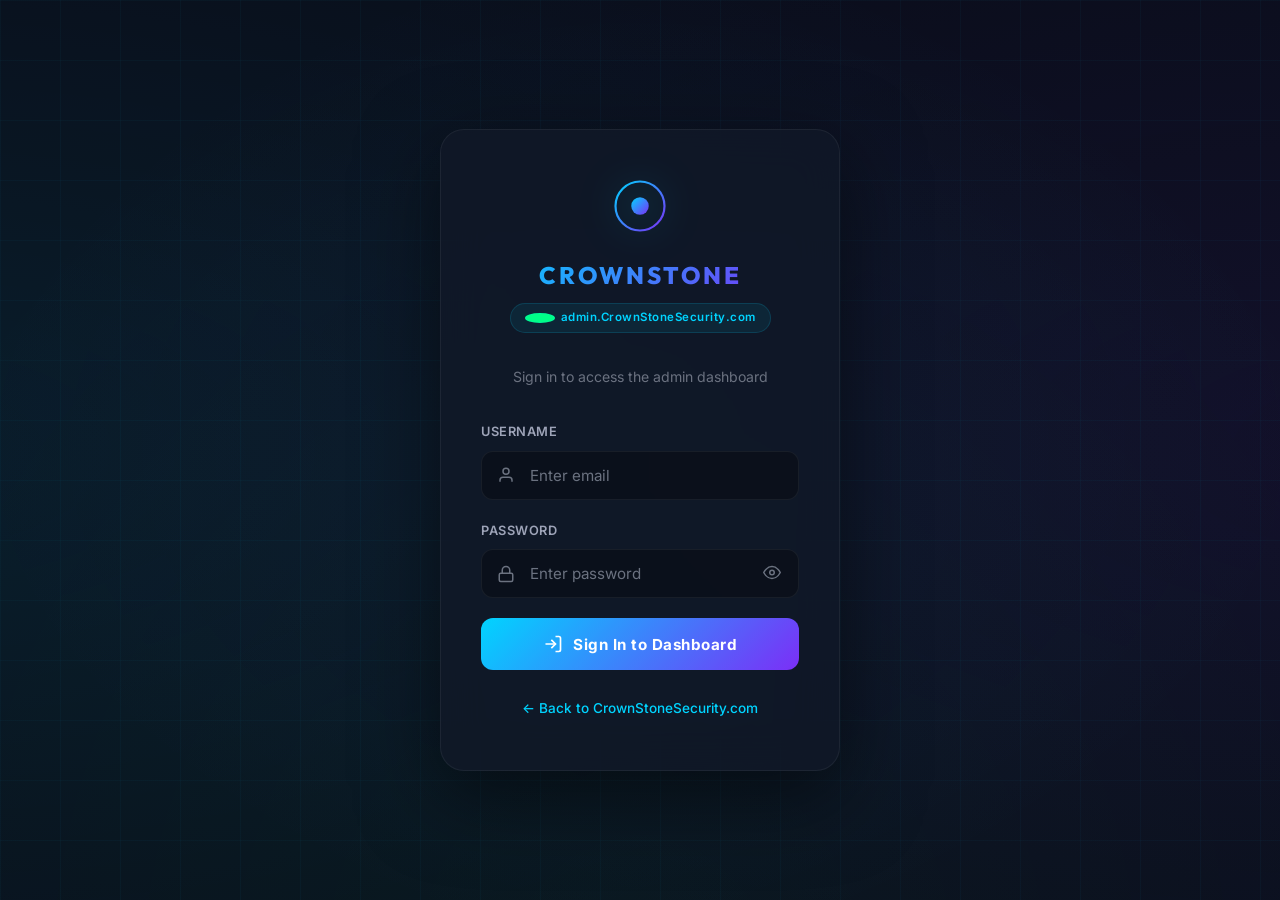
==== login.html @ 0dd34713 "Add files via upload" ====
<!DOCTYPE html>
<html lang="en">
<head>
    <meta charset="UTF-8">
    <meta name="viewport" content="width=device-width, initial-scale=1.0">
    <title>Admin Login | CrownStoneSecurity.com</title>
    <meta name="robots" content="noindex, nofollow">
    <link rel="preconnect" href="https://fonts.googleapis.com">
    <link rel="preconnect" href="https://fonts.gstatic.com" crossorigin>
    <link href="https://fonts.googleapis.com/css2?family=Inter:wght@300;400;500;600;700;800;900&family=Outfit:wght@400;500;600;700;800&display=swap" rel="stylesheet">
    <link rel="stylesheet" href="theme.css">
    <style>
        *, *::before, *::after { box-sizing: border-box; margin: 0; padding: 0; }

        :root {
            --bg-primary: #0a0e1a;
            --bg-secondary: #111827;
            --bg-card: rgba(17, 24, 39, 0.8);
            --text-primary: #f1f5f9;
            --text-secondary: #9ea4b8;
            --text-muted: #6b7280;
            --accent-cyan: #00d4ff;
            --accent-purple: #7b2ff7;
            --accent-red: #ff4757;
            --accent-green: #00ff88;
            --border-color: rgba(255, 255, 255, 0.06);
            --gradient-primary: linear-gradient(135deg, #00d4ff, #7b2ff7);
        }

        body {
            font-family: 'Inter', -apple-system, sans-serif;
            background: var(--bg-primary);
            color: var(--text-primary);
            min-height: 100vh;
            display: flex;
            align-items: center;
            justify-content: center;
            overflow: hidden;
            position: relative;
        }

        /* Background Effects */
        .login-bg {
            position: fixed;
            inset: 0;
            z-index: 0;
        }

        .login-bg::before {
            content: '';
            position: absolute;
            top: -50%;
            left: -50%;
            width: 200%;
            height: 200%;
            background: 
                radial-gradient(ellipse at 20% 50%, rgba(0, 212, 255, 0.08) 0%, transparent 50%),
                radial-gradient(ellipse at 80% 50%, rgba(123, 47, 247, 0.08) 0%, transparent 50%),
                radial-gradient(ellipse at 50% 80%, rgba(0, 255, 136, 0.04) 0%, transparent 50%);
            animation: bgShift 20s ease-in-out infinite alternate;
        }

        @keyframes bgShift {
            from { transform: translate(0, 0); }
            to { transform: translate(-5%, -5%); }
        }

        .grid-bg {
            position: absolute;
            inset: 0;
            background-image: 
                linear-gradient(rgba(0, 212, 255, 0.03) 1px, transparent 1px),
                linear-gradient(90deg, rgba(0, 212, 255, 0.03) 1px, transparent 1px);
            background-size: 60px 60px;
        }

        /* Login Card */
        .login-container {
            position: relative;
            z-index: 10;
            width: 100%;
            max-width: 440px;
            padding: 20px;
        }

        .login-card {
            background: var(--bg-card);
            border: 1px solid var(--border-color);
            border-radius: 24px;
            padding: 48px 40px;
            backdrop-filter: blur(20px);
            box-shadow: 0 25px 80px rgba(0, 0, 0, 0.5);
            animation: cardEnter 0.6s ease;
        }

        @keyframes cardEnter {
            from { opacity: 0; transform: translateY(30px) scale(0.96); }
            to { opacity: 1; transform: translateY(0) scale(1); }
        }

        /* Logo */
        .login-logo {
            text-align: center;
            margin-bottom: 12px;
        }

        .login-logo svg {
            width: 56px;
            height: 56px;
            filter: drop-shadow(0 0 20px rgba(0, 212, 255, 0.3));
        }

        .login-brand {
            text-align: center;
            margin-bottom: 8px;
        }

        .login-brand h1 {
            font-family: 'Outfit', sans-serif;
            font-size: 1.5rem;
            font-weight: 800;
            letter-spacing: 3px;
            background: var(--gradient-primary);
            -webkit-background-clip: text;
            -webkit-text-fill-color: transparent;
            background-clip: text;
        }

        .login-domain {
            text-align: center;
            margin-bottom: 32px;
        }

        .login-domain span {
            display: inline-flex;
            align-items: center;
            gap: 6px;
            padding: 4px 14px;
            background: rgba(0, 212, 255, 0.08);
            border: 1px solid rgba(0, 212, 255, 0.15);
            border-radius: 20px;
            font-size: 0.72rem;
            font-weight: 600;
            color: var(--accent-cyan);
            letter-spacing: 0.5px;
        }

        .login-domain .dot {
            width: 6px;
            height: 6px;
            border-radius: 50%;
            background: var(--accent-green);
            animation: pulse 2s ease infinite;
        }

        @keyframes pulse {
            0%, 100% { opacity: 1; }
            50% { opacity: 0.4; }
        }

        .login-subtitle {
            text-align: center;
            color: var(--text-muted);
            font-size: 0.88rem;
            margin-bottom: 32px;
        }

        /* Form */
        .login-form {
            display: flex;
            flex-direction: column;
            gap: 20px;
        }

        .form-field {
            position: relative;
        }

        .form-field label {
            display: block;
            font-size: 0.8rem;
            font-weight: 600;
            color: var(--text-secondary);
            margin-bottom: 8px;
            letter-spacing: 0.5px;
            text-transform: uppercase;
        }

        .input-wrapper {
            position: relative;
        }

        .input-wrapper svg {
            position: absolute;
            left: 16px;
            top: 50%;
            transform: translateY(-50%);
            width: 18px;
            height: 18px;
            color: var(--text-muted);
            transition: color 0.3s;
            pointer-events: none;
        }

        .input-wrapper input {
            width: 100%;
            padding: 14px 16px 14px 48px;
            background: rgba(0, 0, 0, 0.3);
            border: 1px solid var(--border-color);
            border-radius: 12px;
            color: var(--text-primary);
            font-family: 'Inter', sans-serif;
            font-size: 0.95rem;
            outline: none;
            transition: all 0.3s;
        }

        .input-wrapper input:focus {
            border-color: var(--accent-cyan);
            box-shadow: 0 0 0 3px rgba(0, 212, 255, 0.1);
        }

        .input-wrapper input:focus + svg,
        .input-wrapper input:focus ~ svg {
            color: var(--accent-cyan);
        }

        .input-wrapper input::placeholder {
            color: var(--text-muted);
        }

        .toggle-password {
            position: absolute;
            right: 14px;
            top: 50%;
            transform: translateY(-50%);
            background: none;
            border: none;
            color: var(--text-muted);
            cursor: pointer;
            padding: 4px;
            transition: color 0.3s;
        }

        .toggle-password:hover {
            color: var(--accent-cyan);
        }

        .toggle-password svg {
            position: static;
            transform: none;
            width: 18px;
            height: 18px;
        }

        /* Error */
        .login-error {
            display: none;
            padding: 12px 16px;
            background: rgba(255, 71, 87, 0.1);
            border: 1px solid rgba(255, 71, 87, 0.2);
            border-radius: 10px;
            color: var(--accent-red);
            font-size: 0.85rem;
            text-align: center;
            animation: shake 0.4s ease;
        }

        .login-error.show {
            display: block;
        }

        @keyframes shake {
            0%, 100% { transform: translateX(0); }
            20%, 60% { transform: translateX(-6px); }
            40%, 80% { transform: translateX(6px); }
        }

        /* Submit Button */
        .login-btn {
            width: 100%;
            padding: 16px;
            background: var(--gradient-primary);
            border: none;
            border-radius: 12px;
            color: #fff;
            font-family: 'Inter', sans-serif;
            font-size: 0.95rem;
            font-weight: 700;
            cursor: pointer;
            transition: all 0.3s;
            display: flex;
            align-items: center;
            justify-content: center;
            gap: 10px;
            letter-spacing: 0.5px;
            position: relative;
            overflow: hidden;
        }

        .login-btn::before {
            content: '';
            position: absolute;
            inset: 0;
            background: linear-gradient(135deg, rgba(255,255,255,0.1), transparent);
            opacity: 0;
            transition: opacity 0.3s;
        }

        .login-btn:hover::before {
            opacity: 1;
        }

        .login-btn:hover {
            transform: translateY(-2px);
            box-shadow: 0 8px 30px rgba(0, 212, 255, 0.3);
        }

        .login-btn:active {
            transform: translateY(0);
        }

        .login-btn svg {
            width: 20px;
            height: 20px;
        }

        /* Footer */
        .login-footer {
            text-align: center;
            margin-top: 24px;
        }

        .login-footer a {
            color: var(--accent-cyan);
            text-decoration: none;
            font-size: 0.85rem;
            font-weight: 500;
            transition: color 0.3s;
        }

        .login-footer a:hover {
            color: var(--accent-purple);
        }

        .login-hint {
            text-align: center;
            margin-top: 16px;
            padding: 12px;
            background: rgba(0, 212, 255, 0.05);
            border: 1px solid rgba(0, 212, 255, 0.1);
            border-radius: 10px;
            font-size: 0.78rem;
            color: var(--text-muted);
            line-height: 1.6;
        }

        .login-hint strong {
            color: var(--accent-cyan);
        }

        /* Lockout */
        .lockout-msg {
            display: none;
            text-align: center;
            padding: 20px;
            color: var(--accent-red);
            font-size: 0.88rem;
        }

        .lockout-msg.show {
            display: block;
        }

        /* Responsive */
        @media (max-width: 480px) {
            .login-card {
                padding: 36px 24px;
            }
        }
    </style>
</head>
<body>
    <div class="login-bg">
        <div class="grid-bg"></div>
    </div>

    <div class="login-container">
        <div class="login-card">
            <!-- Logo -->
            <div class="login-logo">
                <svg viewBox="0 0 64 64" fill="none" xmlns="http://www.w3.org/2000/svg">
                    <circle cx="32" cy="32" r="28" stroke="url(#loginGrad)" stroke-width="2.5"/>
                    <circle cx="32" cy="32" r="10" fill="url(#loginGrad)"/>
                    <path d="M32 4 L32 16" stroke="url(#loginGrad)" stroke-width="2" stroke-linecap="round"/>
                    <path d="M32 48 L32 60" stroke="url(#loginGrad)" stroke-width="2" stroke-linecap="round"/>
                    <path d="M4 32 L16 32" stroke="url(#loginGrad)" stroke-width="2" stroke-linecap="round"/>
                    <path d="M48 32 L60 32" stroke="url(#loginGrad)" stroke-width="2" stroke-linecap="round"/>
                    <defs>
                        <linearGradient id="loginGrad" x1="0%" y1="0%" x2="100%" y2="100%">
                            <stop offset="0%" style="stop-color:#00d4ff"/>
                            <stop offset="100%" style="stop-color:#7b2ff7"/>
                        </linearGradient>
                    </defs>
                </svg>
            </div>

            <div class="login-brand">
                <h1>CROWNSTONE</h1>
            </div>

            <div class="login-domain">
                <span><span class="dot"></span> admin.CrownStoneSecurity.com</span>
            </div>

            <p class="login-subtitle">Sign in to access the admin dashboard</p>

            <!-- Login Form -->
            <form class="login-form" id="loginForm">
                <div class="form-field">
                    <label for="username">Username</label>
                    <div class="input-wrapper">
                        <input type="text" id="username" placeholder="Enter email" autocomplete="username" required>
                        <svg viewBox="0 0 24 24" fill="none" stroke="currentColor" stroke-width="2"><path d="M20 21v-2a4 4 0 0 0-4-4H8a4 4 0 0 0-4 4v2"/><circle cx="12" cy="7" r="4"/></svg>
                    </div>
                </div>

                <div class="form-field">
                    <label for="password">Password</label>
                    <div class="input-wrapper">
                        <input type="password" id="password" placeholder="Enter password" autocomplete="current-password" required>
                        <svg viewBox="0 0 24 24" fill="none" stroke="currentColor" stroke-width="2"><rect x="3" y="11" width="18" height="11" rx="2"/><path d="M7 11V7a5 5 0 0 1 10 0v4"/></svg>
                        <button type="button" class="toggle-password" id="togglePassword" aria-label="Toggle password visibility">
                            <svg viewBox="0 0 24 24" fill="none" stroke="currentColor" stroke-width="2"><path d="M1 12s4-8 11-8 11 8 11 8-4 8-11 8-11-8-11-8z"/><circle cx="12" cy="12" r="3"/></svg>
                        </button>
                    </div>
                </div>

                <div class="login-error" id="loginError">
                    ⚠️ Invalid username or password. Please try again.
                </div>

                <div class="lockout-msg" id="lockoutMsg">
                    🔒 Too many failed attempts. Locked for <span id="lockoutTimer">30</span> seconds.
                </div>

                <button type="submit" class="login-btn" id="loginBtn">
                    <svg viewBox="0 0 24 24" fill="none" stroke="currentColor" stroke-width="2"><path d="M15 3h4a2 2 0 0 1 2 2v14a2 2 0 0 1-2 2h-4"/><polyline points="10 17 15 12 10 7"/><line x1="15" y1="12" x2="3" y2="12"/></svg>
                    Sign In to Dashboard
                </button>
            </form>

            <div class="login-footer">
                <a href="../public/index.html">← Back to CrownStoneSecurity.com</a>
            </div>
        </div>
    </div>

    <script>
    (function() {
        const STORAGE_KEY = 'crownstone_admin_auth';
        const CREDENTIALS_KEY = 'crownstone_admin_credentials';
        const MAX_ATTEMPTS = 5;
        const LOCKOUT_DURATION = 30000; // 30 seconds

        // Check if already logged in
        const session = JSON.parse(localStorage.getItem(STORAGE_KEY) || '{}');
        if (session.loggedIn && session.expiry > Date.now()) {
            window.location.href = 'index.html';
            return;
        }

        // Get stored credentials (or use defaults)
        function getCredentials() {
            const stored = JSON.parse(localStorage.getItem(CREDENTIALS_KEY) || '{}');
            return {
                username: stored.username || 'css.security.100@gmail.com',
                password: stored.password || 'Zxcv@1234'
            };
        }

        const form = document.getElementById('loginForm');
        const errorEl = document.getElementById('loginError');
        const lockoutEl = document.getElementById('lockoutMsg');
        const lockoutTimerEl = document.getElementById('lockoutTimer');
        const loginBtn = document.getElementById('loginBtn');
        const togglePassword = document.getElementById('togglePassword');
        const passwordInput = document.getElementById('password');

        let failedAttempts = parseInt(sessionStorage.getItem('loginAttempts') || '0');
        let lockoutEnd = parseInt(sessionStorage.getItem('lockoutEnd') || '0');

        // Toggle password visibility
        togglePassword.addEventListener('click', () => {
            const isPassword = passwordInput.type === 'password';
            passwordInput.type = isPassword ? 'text' : 'password';
            togglePassword.innerHTML = isPassword
                ? '<svg viewBox="0 0 24 24" fill="none" stroke="currentColor" stroke-width="2"><path d="M17.94 17.94A10.07 10.07 0 0 1 12 20c-7 0-11-8-11-8a18.45 18.45 0 0 1 5.06-5.94M9.9 4.24A9.12 9.12 0 0 1 12 4c7 0 11 8 11 8a18.5 18.5 0 0 1-2.16 3.19m-6.72-1.07a3 3 0 1 1-4.24-4.24"/><line x1="1" y1="1" x2="23" y2="23"/></svg>'
                : '<svg viewBox="0 0 24 24" fill="none" stroke="currentColor" stroke-width="2"><path d="M1 12s4-8 11-8 11 8 11 8-4 8-11 8-11-8-11-8z"/><circle cx="12" cy="12" r="3"/></svg>';
        });

        // Check lockout
        function checkLockout() {
            if (Date.now() < lockoutEnd) {
                const remaining = Math.ceil((lockoutEnd - Date.now()) / 1000);
                lockoutTimerEl.textContent = remaining;
                lockoutEl.classList.add('show');
                loginBtn.disabled = true;
                loginBtn.style.opacity = '0.5';
                loginBtn.style.cursor = 'not-allowed';
                setTimeout(checkLockout, 1000);
            } else {
                lockoutEl.classList.remove('show');
                loginBtn.disabled = false;
                loginBtn.style.opacity = '';
                loginBtn.style.cursor = '';
            }
        }
        checkLockout();

        form.addEventListener('submit', (e) => {
            e.preventDefault();

            // Check lockout
            if (Date.now() < lockoutEnd) return;

            const username = document.getElementById('username').value.trim();
            const password = document.getElementById('password').value;
            const creds = getCredentials();

            if (username === creds.username && password === creds.password) {
                // Success — create session (8 hour expiry)
                const auth = {
                    loggedIn: true,
                    user: username,
                    expiry: Date.now() + (8 * 60 * 60 * 1000),
                    loginTime: new Date().toISOString()
                };
                localStorage.setItem(STORAGE_KEY, JSON.stringify(auth));
                sessionStorage.removeItem('loginAttempts');
                sessionStorage.removeItem('lockoutEnd');

                // Redirect to dashboard
                loginBtn.innerHTML = '<svg viewBox="0 0 24 24" fill="none" stroke="currentColor" stroke-width="2" style="animation:spin 1s linear infinite"><circle cx="12" cy="12" r="10"/><path d="M12 6v6l4 2"/></svg> Signing in...';
                loginBtn.disabled = true;

                setTimeout(() => {
                    window.location.href = 'index.html';
                }, 800);
            } else {
                // Failed
                failedAttempts++;
                sessionStorage.setItem('loginAttempts', failedAttempts.toString());

                errorEl.classList.remove('show');
                void errorEl.offsetWidth; // Force reflow for animation
                errorEl.classList.add('show');

                if (failedAttempts >= MAX_ATTEMPTS) {
                    lockoutEnd = Date.now() + LOCKOUT_DURATION;
                    sessionStorage.setItem('lockoutEnd', lockoutEnd.toString());
                    failedAttempts = 0;
                    sessionStorage.setItem('loginAttempts', '0');
                    errorEl.classList.remove('show');
                    checkLockout();
                }
            }
        });

        // Add spin animation
        const style = document.createElement('style');
        style.textContent = '@keyframes spin { from { transform: rotate(0deg); } to { transform: rotate(360deg); } }';
        document.head.appendChild(style);
    })();
    </script>
</body>
</html>
---- theme.css ----
/* ================================================
   CROWNSTONE SECURITY - Admin Theme
   Common design tokens, resets & base styles
   for the admin dashboard & login pages
   ================================================ */

/* ---- CSS Custom Properties ---- */
:root {
    /* Colors */
    --bg-primary: #0a0e1a;
    --bg-secondary: #0f1424;
    --bg-tertiary: #141a2e;
    --bg-card: rgba(15, 20, 36, 0.8);
    --bg-card-hover: rgba(20, 26, 46, 0.95);
    --bg-glass: rgba(10, 14, 26, 0.7);

    --text-primary: #e8eaf6;
    --text-secondary: #9ea4b8;
    --text-muted: #6b7280;

    --accent-cyan: #00d4ff;
    --accent-purple: #7b2ff7;
    --accent-blue: #3b82f6;
    --accent-green: #00ff88;
    --accent-red: #ff4757;

    --gradient-primary: linear-gradient(135deg, #00d4ff 0%, #7b2ff7 100%);
    --gradient-subtle: linear-gradient(135deg, rgba(0,212,255,0.1), rgba(123,47,247,0.1));
    --gradient-card: linear-gradient(135deg, rgba(0,212,255,0.05), rgba(123,47,247,0.05));

    --border-color: rgba(0, 212, 255, 0.12);
    --border-hover: rgba(0, 212, 255, 0.3);

    --shadow-sm: 0 2px 8px rgba(0,0,0,0.3);
    --shadow-md: 0 4px 20px rgba(0,0,0,0.4);
    --shadow-lg: 0 8px 40px rgba(0,0,0,0.5);
    --shadow-glow: 0 0 20px rgba(0, 212, 255, 0.15);
    --shadow-glow-strong: 0 0 40px rgba(0, 212, 255, 0.25);

    /* Spacing */
    --container-max: 1200px;

    /* Transitions */
    --transition-fast: 0.2s ease;
    --transition-normal: 0.3s ease;
    --transition-slow: 0.5s ease;

    /* Border Radius */
    --radius-sm: 8px;
    --radius-md: 12px;
    --radius-lg: 16px;
    --radius-xl: 24px;
}

/* ---- Reset & Base ---- */
*,
*::before,
*::after {
    margin: 0;
    padding: 0;
    box-sizing: border-box;
}

html {
    scroll-behavior: smooth;
}

body {
    font-family: 'Inter', -apple-system, BlinkMacSystemFont, sans-serif;
    background: var(--bg-primary);
    color: var(--text-primary);
    line-height: 1.7;
    overflow-x: hidden;
    -webkit-font-smoothing: antialiased;
    -moz-osx-font-smoothing: grayscale;
}

::selection {
    background: rgba(0, 212, 255, 0.3);
    color: #fff;
}

a {
    text-decoration: none;
    color: inherit;
    transition: color var(--transition-fast);
}

img {
    max-width: 100%;
    display: block;
}

ul {
    list-style: none;
}

/* ---- Scrollbar ---- */
::-webkit-scrollbar {
    width: 6px;
    height: 6px;
}

::-webkit-scrollbar-track {
    background: var(--bg-primary);
}

::-webkit-scrollbar-thumb {
    background: rgba(0, 212, 255, 0.2);
    border-radius: 3px;
}

::-webkit-scrollbar-thumb:hover {
    background: rgba(0, 212, 255, 0.4);
}

/* ---- Utility Classes ---- */
.gradient-text {
    background: var(--gradient-primary);
    -webkit-background-clip: text;
    -webkit-text-fill-color: transparent;
    background-clip: text;
}

/* ---- Logo ---- */
.logo-icon {
    width: 36px;
    height: 36px;
}

.logo-icon svg {
    width: 100%;
    height: 100%;
}

.logo-text {
    font-family: 'Outfit', sans-serif;
    font-size: 1.2rem;
    font-weight: 800;
    letter-spacing: 2px;
    background: var(--gradient-primary);
    -webkit-background-clip: text;
    -webkit-text-fill-color: transparent;
    background-clip: text;
}

.logo-sub {
    font-family: 'Outfit', sans-serif;
    font-size: 0.65rem;
    font-weight: 500;
    letter-spacing: 3px;
    color: var(--text-secondary);
}

/* ---- Buttons ---- */
.btn {
    display: inline-flex;
    align-items: center;
    gap: 10px;
    padding: 14px 32px;
    font-family: 'Inter', sans-serif;
    font-size: 0.95rem;
    font-weight: 600;
    border: none;
    border-radius: 50px;
    cursor: pointer;
    transition: all var(--transition-normal);
    position: relative;
    overflow: hidden;
}

.btn-primary {
    background: var(--gradient-primary);
    color: #fff;
    box-shadow: 0 4px 20px rgba(0, 212, 255, 0.25);
}

.btn-primary:hover {
    transform: translateY(-2px);
    box-shadow: 0 6px 30px rgba(0, 212, 255, 0.4);
}

.btn-primary::after {
    content: '';
    position: absolute;
    top: 0;
    left: -100%;
    width: 100%;
    height: 100%;
    background: linear-gradient(90deg, transparent, rgba(255,255,255,0.2), transparent);
    transition: left 0.6s;
}

.btn-primary:hover::after {
    left: 100%;
}

.btn-outline {
    background: transparent;
    color: var(--text-primary);
    border: 1.5px solid var(--border-hover);
}

.btn-outline:hover {
    background: rgba(0, 212, 255, 0.08);
    border-color: var(--accent-cyan);
    transform: translateY(-2px);
}

.btn-full {
    width: 100%;
    justify-content: center;
}

/* ---- Mobile Sidebar Toggle ---- */
.mobile-sidebar-toggle {
    display: none;
    position: fixed;
    top: 16px;
    left: 16px;
    z-index: 200;
    width: 44px;
    height: 44px;
    border-radius: var(--radius-sm);
    background: var(--bg-secondary);
    border: 1px solid var(--border-color);
    color: var(--text-primary);
    align-items: center;
    justify-content: center;
    cursor: pointer;
}

.mobile-sidebar-toggle svg {
    width: 22px;
    height: 22px;
}

/* ---- Responsive: Mobile Sidebar ---- */
@media (max-width: 900px) {
    .mobile-sidebar-toggle {
        display: flex;
    }

    .sidebar {
        transform: translateX(-100%);
    }

    .sidebar.active {
        transform: translateX(0);
    }

    .admin-main {
        margin-left: 0 !important;
        padding: 80px 16px 32px !important;
    }
}

@media (max-width: 640px) {
    .stats-grid {
        grid-template-columns: repeat(2, 1fr) !important;
    }

    .admin-header {
        flex-direction: column;
    }

    .header-actions {
        width: 100%;
    }

    .admin-search input {
        width: 100% !important;
    }
}

/* ---- Print Styles ---- */
@media print {
    .sidebar,
    .mobile-sidebar-toggle,
    .admin-header,
    .filters-bar,
    .bulk-actions-bar,
    .modal-overlay {
        display: none !important;
    }

    .admin-main {
        margin-left: 0 !important;
    }

    body {
        background: #fff;
        color: #000;
    }
}
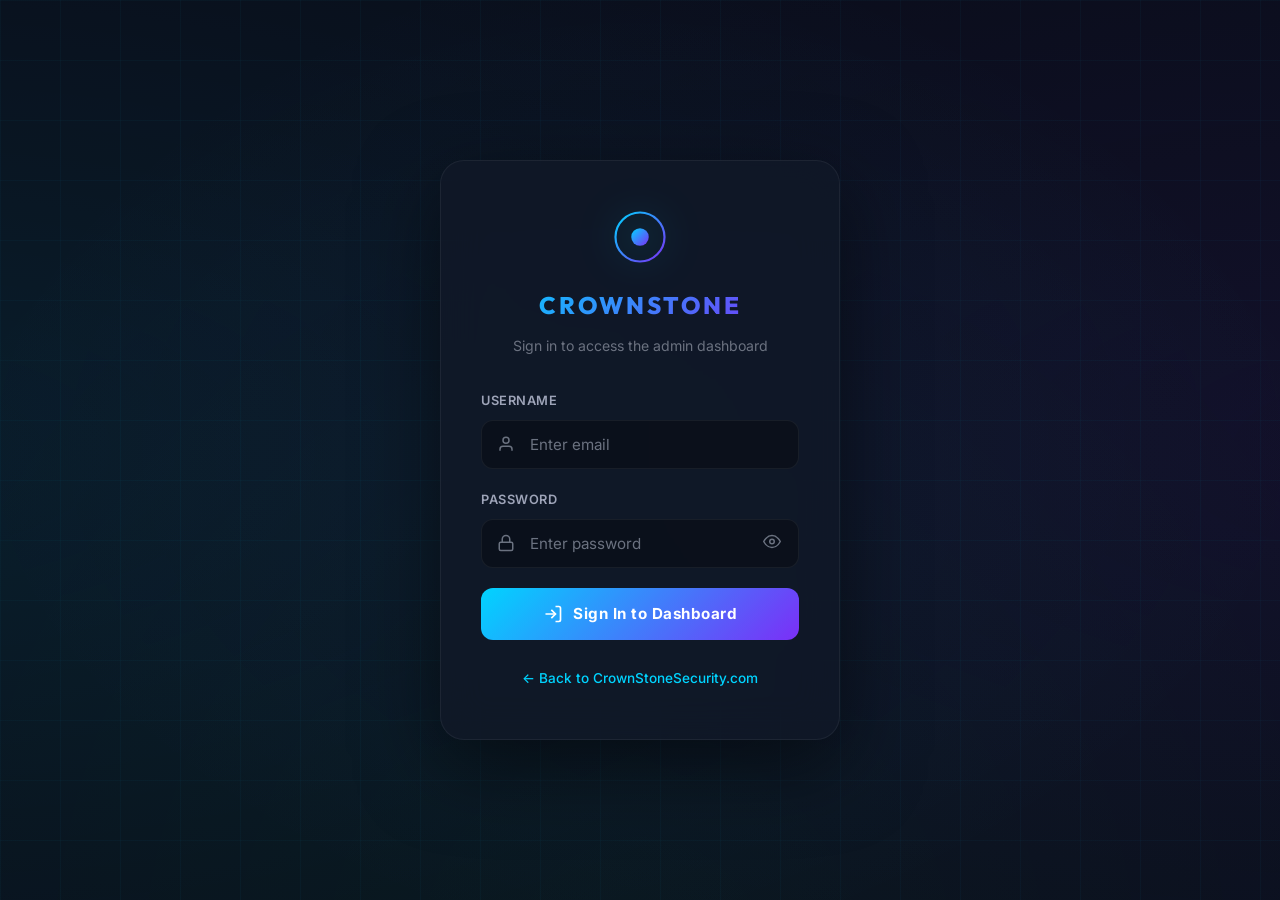
==== commit 64915f4b: "Add files via upload" ====
--- a/login.html
+++ b/login.html
@@ -409,7 +409,7 @@
                 <h1>CROWNSTONE</h1>
             </div>
 
-            <div class="login-domain">
+            <div class="login-domain" style="display:none;">
                 <span><span class="dot"></span> admin.CrownStoneSecurity.com</span>
             </div>
 
@@ -451,7 +451,7 @@
             </form>
 
             <div class="login-footer">
-                <a href="../public/index.html">← Back to CrownStoneSecurity.com</a>
+                <a href="index.html">← Back to CrownStoneSecurity.com</a>
             </div>
         </div>
     </div>
@@ -466,7 +466,7 @@
         // Check if already logged in
         const session = JSON.parse(localStorage.getItem(STORAGE_KEY) || '{}');
         if (session.loggedIn && session.expiry > Date.now()) {
-            window.location.href = 'index.html';
+            window.location.href = 'dashboard.html';
             return;
         }
 
@@ -545,7 +545,7 @@
                 loginBtn.disabled = true;
 
                 setTimeout(() => {
-                    window.location.href = 'index.html';
+                    window.location.href = 'dashboard.html';
                 }, 800);
             } else {
                 // Failed
